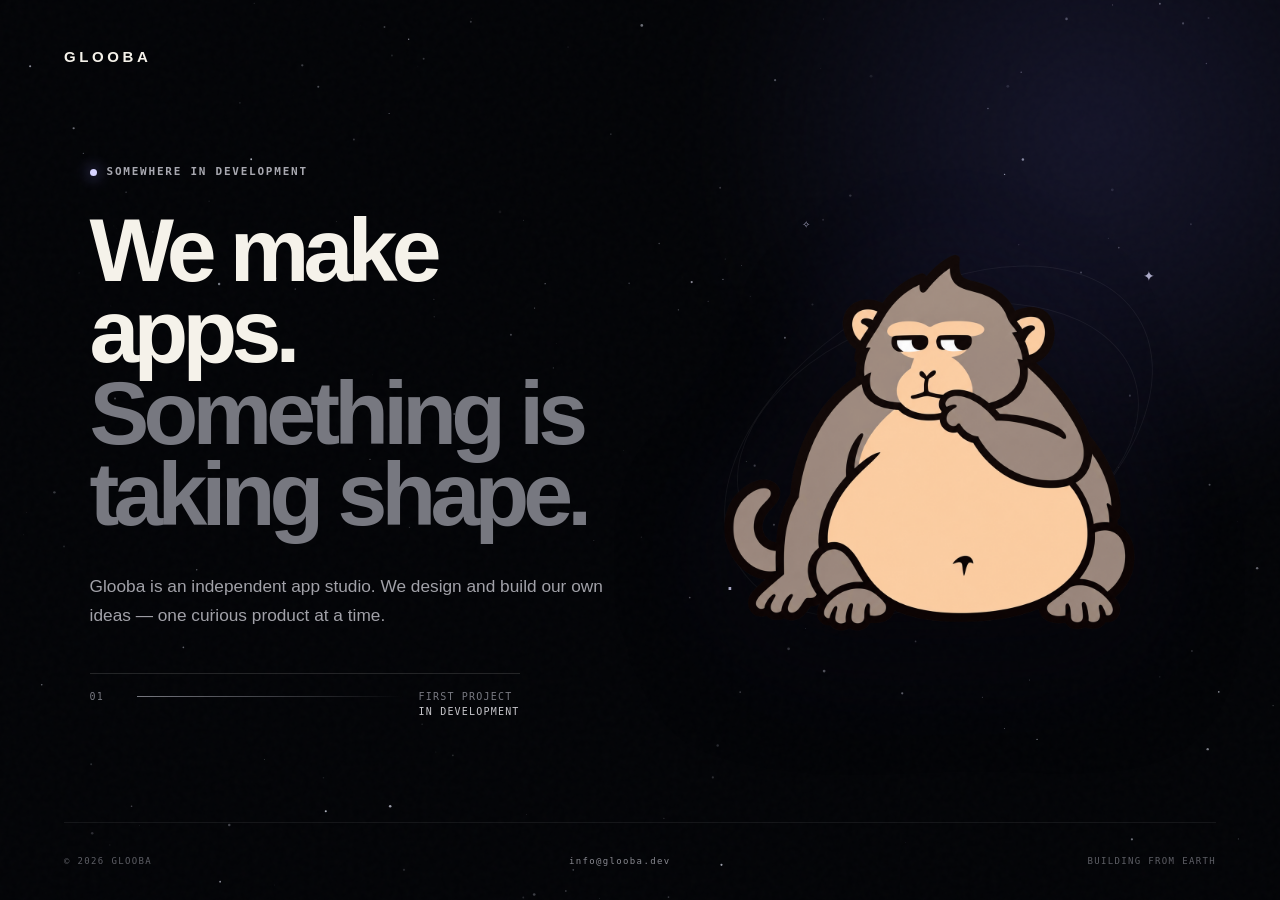
==== index.html @ 5186bdda "glooba.dev site" ====
<!doctype html>
<html lang="en">
<head>
  <meta charset="utf-8" />
  <meta name="viewport" content="width=device-width, initial-scale=1, viewport-fit=cover" />
  <meta name="theme-color" content="#030407" />
  <meta name="description" content="Glooba is an independent app studio building curious things for the internet." />
  <title>Glooba — We make apps</title>
  <link rel="stylesheet" href="styles.css" />
</head>
<body>
  <canvas id="stars" aria-hidden="true"></canvas>
  <div class="nebula" aria-hidden="true"></div>

  <header class="site-header">
    <!-- OPTION A: wordmark only. Comment this out if you prefer OPTION B. -->
    <a class="brand brand-wordmark" href="#" aria-label="Glooba home">GLOOBA</a>

    <!-- OPTION B: mascot + wordmark. Uncomment this block and comment OPTION A above. -->
    <!--
    <a class="brand brand-with-mascot" href="#" aria-label="Glooba home">
      <img src="glooba-mascot.png" alt="" />
      <span>GLOOBA</span>
    </a>
    -->
  </header>

  <main>
    <section class="hero">
      <div class="copy">
        <p class="eyebrow"><span class="pulse"></span> Somewhere in development</p>
        <h1>We make apps.<br><span>Something is taking shape.</span></h1>
        <p class="intro">Glooba is an independent app studio. We design and build our own ideas — one curious product at a time.</p>
        <div class="status"><span>01</span><div></div><p>FIRST PROJECT<br><strong>IN DEVELOPMENT</strong></p></div>
      </div>

      <div class="mascot-zone" aria-label="Mr. Glooba floating through space">
        <div class="orbit orbit-one"></div>
        <div class="orbit orbit-two"></div>
        <div class="mascot-floater" id="mascotFloater">
          <div class="mascot-tilt" id="mascotTilt">
            <img src="glooba-mascot.png" alt="Mr. Glooba, the Glooba mascot" draggable="false" />
          </div>
        </div>
        <span class="tiny-star s1">✦</span><span class="tiny-star s2">·</span><span class="tiny-star s3">✧</span>
      </div>
    </section>
  </main>

  <footer>
    <span>© <span id="year"></span> GLOOBA</span>
    <a href="mailto:info@glooba.dev">info@glooba.dev</a>
    <span class="coordinates">BUILDING FROM EARTH</span>
  </footer>

  <script src="script.js"></script>
</body>
</html>
---- styles.css ----
:root{--bg:#030407;--text:#f5f2ea;--muted:#8b8c94;--line:rgba(255,255,255,.13);--glow:rgba(94,88,190,.2)}
*{box-sizing:border-box} html{scroll-behavior:smooth} body{margin:0;min-height:100svh;background:var(--bg);color:var(--text);font-family:Inter,ui-sans-serif,-apple-system,BlinkMacSystemFont,"Segoe UI",sans-serif;overflow-x:hidden}
body:after{content:"";position:fixed;inset:0;pointer-events:none;opacity:.035;background-image:url("data:image/svg+xml,%3Csvg viewBox='0 0 180 180' xmlns='http://www.w3.org/2000/svg'%3E%3Cfilter id='n'%3E%3CfeTurbulence type='fractalNoise' baseFrequency='.8' numOctaves='3' stitchTiles='stitch'/%3E%3C/filter%3E%3Crect width='100%25' height='100%25' filter='url(%23n)' opacity='.6'/%3E%3C/svg%3E")}
#stars{position:fixed;inset:0;width:100%;height:100%;z-index:0}.nebula{position:fixed;width:65vw;height:65vw;right:-18vw;top:-22vw;background:radial-gradient(circle,var(--glow),transparent 66%);filter:blur(35px);pointer-events:none;z-index:0}
.site-header,main,footer{position:relative;z-index:1}.site-header{height:112px;display:flex;align-items:center;padding:0 clamp(24px,5vw,76px)}
.brand{color:var(--text);text-decoration:none;font-weight:800;letter-spacing:.24em;font-size:15px}.brand-with-mascot{display:flex;align-items:center;gap:12px}.brand-with-mascot img{width:40px;height:40px;object-fit:contain}.brand-with-mascot span{transform:translateY(1px)}
.hero{min-height:calc(100svh - 190px);display:grid;grid-template-columns:minmax(0,1.05fr) minmax(360px,.95fr);align-items:center;gap:3vw;padding:20px clamp(24px,7vw,110px) 70px;max-width:1600px;margin:auto}.copy{max-width:740px}.eyebrow{font:600 11px/1.4 ui-monospace,SFMono-Regular,Menlo,monospace;letter-spacing:.16em;text-transform:uppercase;color:#a8a8b0;display:flex;align-items:center;gap:10px;margin:0 0 30px}.pulse{width:7px;height:7px;border-radius:50%;background:#d7d4ff;box-shadow:0 0 15px #938cff;animation:pulse 2.4s infinite}
h1{font-size:clamp(52px,7vw,108px);line-height:.91;letter-spacing:-.065em;margin:0;font-weight:720}h1 span{color:#777880}.intro{max-width:570px;color:#a1a1a8;font-size:clamp(16px,1.35vw,20px);line-height:1.7;margin:36px 0 42px}.status{width:min(430px,100%);border-top:1px solid var(--line);padding-top:15px;display:grid;grid-template-columns:32px 1fr auto;gap:15px;align-items:start;color:#777880;font:500 10px/1.55 ui-monospace,SFMono-Regular,Menlo,monospace;letter-spacing:.12em}.status>div{height:1px;background:linear-gradient(90deg,#777880,transparent);margin-top:7px}.status p{margin:0}.status strong{font-weight:500;color:#c6c5ca}
.mascot-zone{position:relative;min-height:620px;display:grid;place-items:center;perspective:1000px}.mascot-floater{width:min(37vw,520px);animation:float 7s ease-in-out infinite;will-change:transform}.mascot-tilt{transition:transform .25s ease-out;will-change:transform}.mascot-tilt img{display:block;width:100%;height:auto;filter:drop-shadow(0 32px 50px rgba(0,0,0,.55)) drop-shadow(0 0 60px rgba(123,116,255,.07));user-select:none}.orbit{position:absolute;border:1px solid rgba(255,255,255,.06);border-radius:50%;transform:rotate(-18deg);pointer-events:none}.orbit-one{width:82%;height:42%}.orbit-two{width:58%;height:76%;transform:rotate(58deg)}.tiny-star{position:absolute;color:#aaa9c6}.s1{top:22%;right:7%;font-size:14px}.s2{bottom:24%;left:8%;font-size:28px}.s3{top:14%;left:23%;font-size:10px}
footer{min-height:78px;border-top:1px solid rgba(255,255,255,.07);margin:0 clamp(24px,5vw,76px);display:flex;align-items:center;justify-content:space-between;gap:20px;color:#5e5f66;font:500 9px/1 ui-monospace,SFMono-Regular,Menlo,monospace;letter-spacing:.15em}footer a{color:#898a91;text-decoration:none;transition:color .2s}footer a:hover{color:#fff}
@keyframes float{0%,100%{transform:translate3d(0,-7px,0) rotate(-1.4deg)}50%{transform:translate3d(0,16px,0) rotate(1.4deg)}}@keyframes pulse{0%,100%{opacity:.45;transform:scale(.85)}50%{opacity:1;transform:scale(1.1)}}
@media(max-width:850px){.site-header{height:82px}.hero{grid-template-columns:1fr;min-height:auto;padding-top:42px;gap:20px}.copy{text-align:left}.mascot-zone{min-height:390px;order:-1}.mascot-floater{width:min(72vw,360px)}h1{font-size:clamp(48px,14vw,76px)}.intro{margin:28px 0 34px}.orbit-one{width:78%;height:45%}.orbit-two{width:52%;height:72%}footer{margin-top:40px;flex-wrap:wrap;padding:24px 0;line-height:1.7}.coordinates{display:none}}
@media(max-width:520px){.hero{padding-left:22px;padding-right:22px}.mascot-zone{min-height:340px}.mascot-floater{width:min(78vw,330px)}.eyebrow{margin-bottom:22px}h1{letter-spacing:-.055em}.status{grid-template-columns:26px 1fr auto;gap:10px}.site-header,footer{padding-left:22px;padding-right:22px;margin-left:0;margin-right:0}}
@media(prefers-reduced-motion:reduce){.mascot-floater,.pulse{animation:none!important}.mascot-tilt{transform:none!important}}
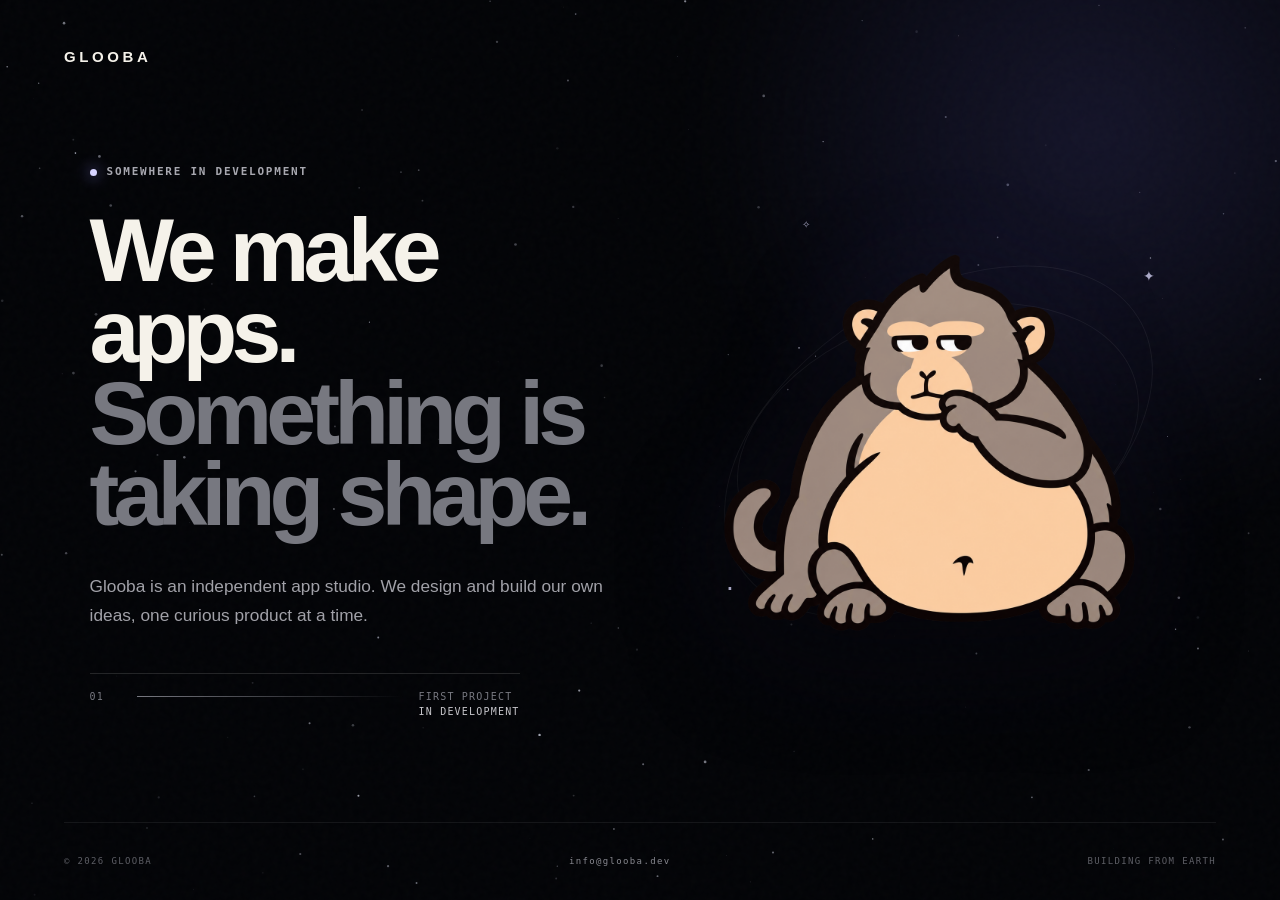
==== commit 6f4975a9: "Fix punctuation in intro paragraph Corrected punctuation in the intro paragraph." ====
--- a/index.html
+++ b/index.html
@@ -30,7 +30,7 @@
       <div class="copy">
         <p class="eyebrow"><span class="pulse"></span> Somewhere in development</p>
         <h1>We make apps.<br><span>Something is taking shape.</span></h1>
-        <p class="intro">Glooba is an independent app studio. We design and build our own ideas — one curious product at a time.</p>
+        <p class="intro">Glooba is an independent app studio. We design and build our own ideas, one curious product at a time.</p>
         <div class="status"><span>01</span><div></div><p>FIRST PROJECT<br><strong>IN DEVELOPMENT</strong></p></div>
       </div>
 
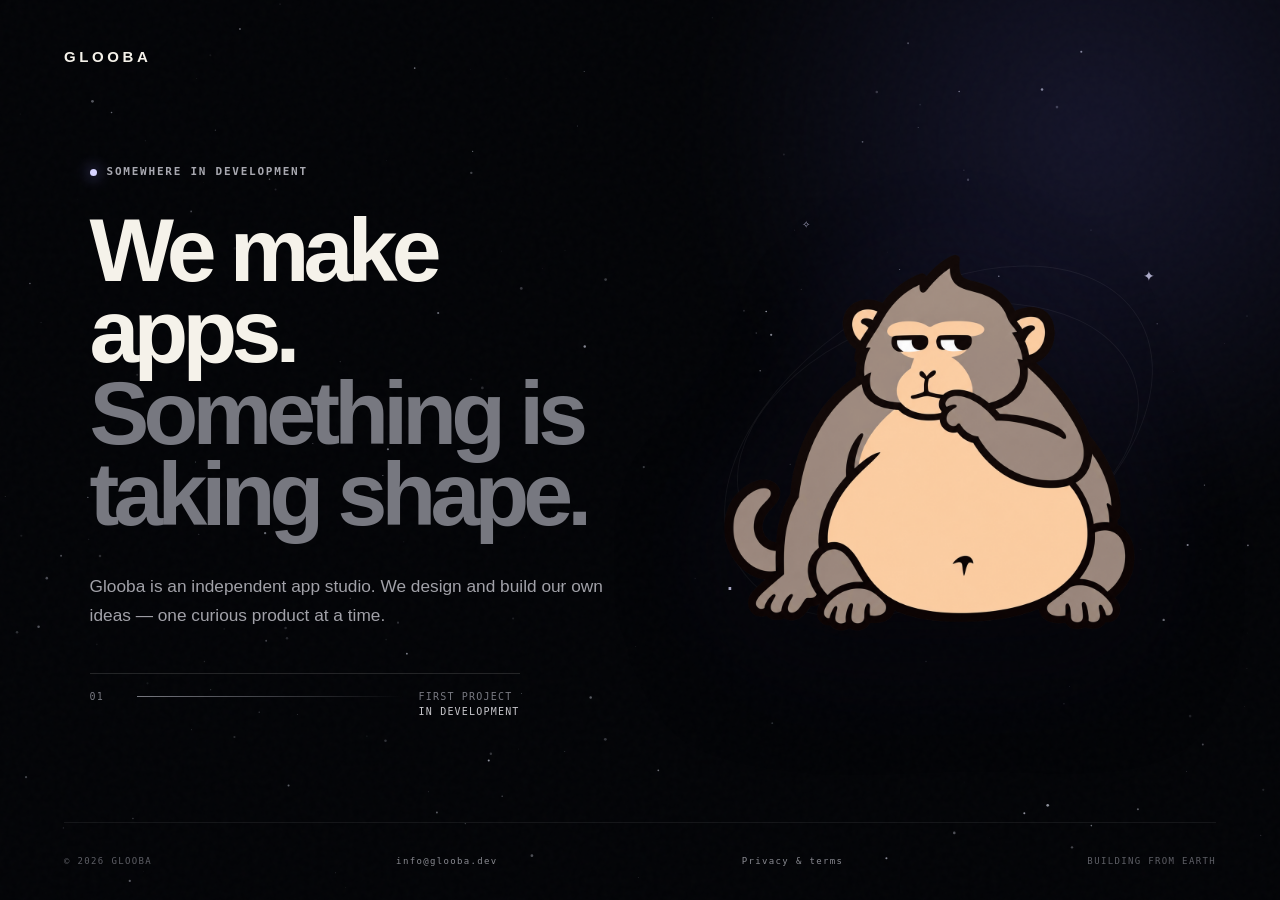
==== commit a2a80f1e: "made policy page" ====
--- a/index.html
+++ b/index.html
@@ -30,7 +30,7 @@
       <div class="copy">
         <p class="eyebrow"><span class="pulse"></span> Somewhere in development</p>
         <h1>We make apps.<br><span>Something is taking shape.</span></h1>
-        <p class="intro">Glooba is an independent app studio. We design and build our own ideas, one curious product at a time.</p>
+        <p class="intro">Glooba is an independent app studio. We design and build our own ideas — one curious product at a time.</p>
         <div class="status"><span>01</span><div></div><p>FIRST PROJECT<br><strong>IN DEVELOPMENT</strong></p></div>
       </div>
 
@@ -50,6 +50,7 @@
   <footer>
     <span>© <span id="year"></span> GLOOBA</span>
     <a href="mailto:info@glooba.dev">info@glooba.dev</a>
+    <a href="legal.html">Privacy &amp; terms</a>
     <span class="coordinates">BUILDING FROM EARTH</span>
   </footer>
 
--- a/styles.css
+++ b/styles.css
@@ -8,7 +8,9 @@
 h1{font-size:clamp(52px,7vw,108px);line-height:.91;letter-spacing:-.065em;margin:0;font-weight:720}h1 span{color:#777880}.intro{max-width:570px;color:#a1a1a8;font-size:clamp(16px,1.35vw,20px);line-height:1.7;margin:36px 0 42px}.status{width:min(430px,100%);border-top:1px solid var(--line);padding-top:15px;display:grid;grid-template-columns:32px 1fr auto;gap:15px;align-items:start;color:#777880;font:500 10px/1.55 ui-monospace,SFMono-Regular,Menlo,monospace;letter-spacing:.12em}.status>div{height:1px;background:linear-gradient(90deg,#777880,transparent);margin-top:7px}.status p{margin:0}.status strong{font-weight:500;color:#c6c5ca}
 .mascot-zone{position:relative;min-height:620px;display:grid;place-items:center;perspective:1000px}.mascot-floater{width:min(37vw,520px);animation:float 7s ease-in-out infinite;will-change:transform}.mascot-tilt{transition:transform .25s ease-out;will-change:transform}.mascot-tilt img{display:block;width:100%;height:auto;filter:drop-shadow(0 32px 50px rgba(0,0,0,.55)) drop-shadow(0 0 60px rgba(123,116,255,.07));user-select:none}.orbit{position:absolute;border:1px solid rgba(255,255,255,.06);border-radius:50%;transform:rotate(-18deg);pointer-events:none}.orbit-one{width:82%;height:42%}.orbit-two{width:58%;height:76%;transform:rotate(58deg)}.tiny-star{position:absolute;color:#aaa9c6}.s1{top:22%;right:7%;font-size:14px}.s2{bottom:24%;left:8%;font-size:28px}.s3{top:14%;left:23%;font-size:10px}
 footer{min-height:78px;border-top:1px solid rgba(255,255,255,.07);margin:0 clamp(24px,5vw,76px);display:flex;align-items:center;justify-content:space-between;gap:20px;color:#5e5f66;font:500 9px/1 ui-monospace,SFMono-Regular,Menlo,monospace;letter-spacing:.15em}footer a{color:#898a91;text-decoration:none;transition:color .2s}footer a:hover{color:#fff}
+.legal-page{overflow-x:hidden}.legal-page .site-header{justify-content:space-between}.back-link{color:#9b9ba3;text-decoration:none;font:600 10px/1 ui-monospace,SFMono-Regular,Menlo,monospace;letter-spacing:.14em;text-transform:uppercase;transition:color .2s}.back-link:hover{color:#fff}.legal-main{max-width:1220px;margin:0 auto;padding:36px clamp(24px,7vw,110px) 120px}.legal-hero{max-width:780px;padding:52px 0 96px}.legal-hero h1{font-size:clamp(54px,8vw,116px)}.legal-summary{max-width:610px;color:#a1a1a8;font-size:clamp(16px,1.35vw,20px);line-height:1.7;margin:34px 0 38px}.updated,.section-number{color:#777880;font:600 10px/1.55 ui-monospace,SFMono-Regular,Menlo,monospace;letter-spacing:.14em}.updated{margin:0}.legal-layout{display:grid;grid-template-columns:190px minmax(0,720px);gap:clamp(44px,9vw,140px);align-items:start}.legal-nav{position:sticky;top:30px;display:grid;gap:15px;padding-top:8px}.legal-nav a{color:#73747b;text-decoration:none;font:600 10px/1.3 ui-monospace,SFMono-Regular,Menlo,monospace;letter-spacing:.08em;text-transform:uppercase;transition:color .2s}.legal-nav a:hover{color:#eee}.legal-content{min-width:0}.legal-content section{border-top:1px solid var(--line);padding:26px 0 64px;scroll-margin-top:32px}.legal-content .section-number{margin:0 0 19px}.legal-content h2{margin:0 0 20px;color:#f2efe8;font-size:clamp(27px,3.2vw,42px);line-height:1.02;letter-spacing:-.045em}.legal-content p,.legal-content li{color:#a5a5ac;font-size:16px;line-height:1.75}.legal-content p{margin:0 0 18px}.legal-content a{color:#d6d3ff;text-underline-offset:3px}.legal-content ul{margin:0 0 20px;padding-left:22px}.legal-content li{padding-left:6px;margin:7px 0}.legal-content li::marker{color:#aaa5f1}
 @keyframes float{0%,100%{transform:translate3d(0,-7px,0) rotate(-1.4deg)}50%{transform:translate3d(0,16px,0) rotate(1.4deg)}}@keyframes pulse{0%,100%{opacity:.45;transform:scale(.85)}50%{opacity:1;transform:scale(1.1)}}
 @media(max-width:850px){.site-header{height:82px}.hero{grid-template-columns:1fr;min-height:auto;padding-top:42px;gap:20px}.copy{text-align:left}.mascot-zone{min-height:390px;order:-1}.mascot-floater{width:min(72vw,360px)}h1{font-size:clamp(48px,14vw,76px)}.intro{margin:28px 0 34px}.orbit-one{width:78%;height:45%}.orbit-two{width:52%;height:72%}footer{margin-top:40px;flex-wrap:wrap;padding:24px 0;line-height:1.7}.coordinates{display:none}}
+@media(max-width:850px){.legal-main{padding-top:12px;padding-bottom:70px}.legal-hero{padding:35px 0 60px}.legal-layout{grid-template-columns:1fr;gap:30px}.legal-nav{position:static;grid-template-columns:repeat(2,minmax(0,1fr));gap:13px;padding:18px 0;border-top:1px solid var(--line);border-bottom:1px solid var(--line)}.legal-content section:first-child{border-top:0}.legal-content section{padding-bottom:48px}.legal-content p,.legal-content li{font-size:15px}}
 @media(max-width:520px){.hero{padding-left:22px;padding-right:22px}.mascot-zone{min-height:340px}.mascot-floater{width:min(78vw,330px)}.eyebrow{margin-bottom:22px}h1{letter-spacing:-.055em}.status{grid-template-columns:26px 1fr auto;gap:10px}.site-header,footer{padding-left:22px;padding-right:22px;margin-left:0;margin-right:0}}
 @media(prefers-reduced-motion:reduce){.mascot-floater,.pulse{animation:none!important}.mascot-tilt{transform:none!important}}
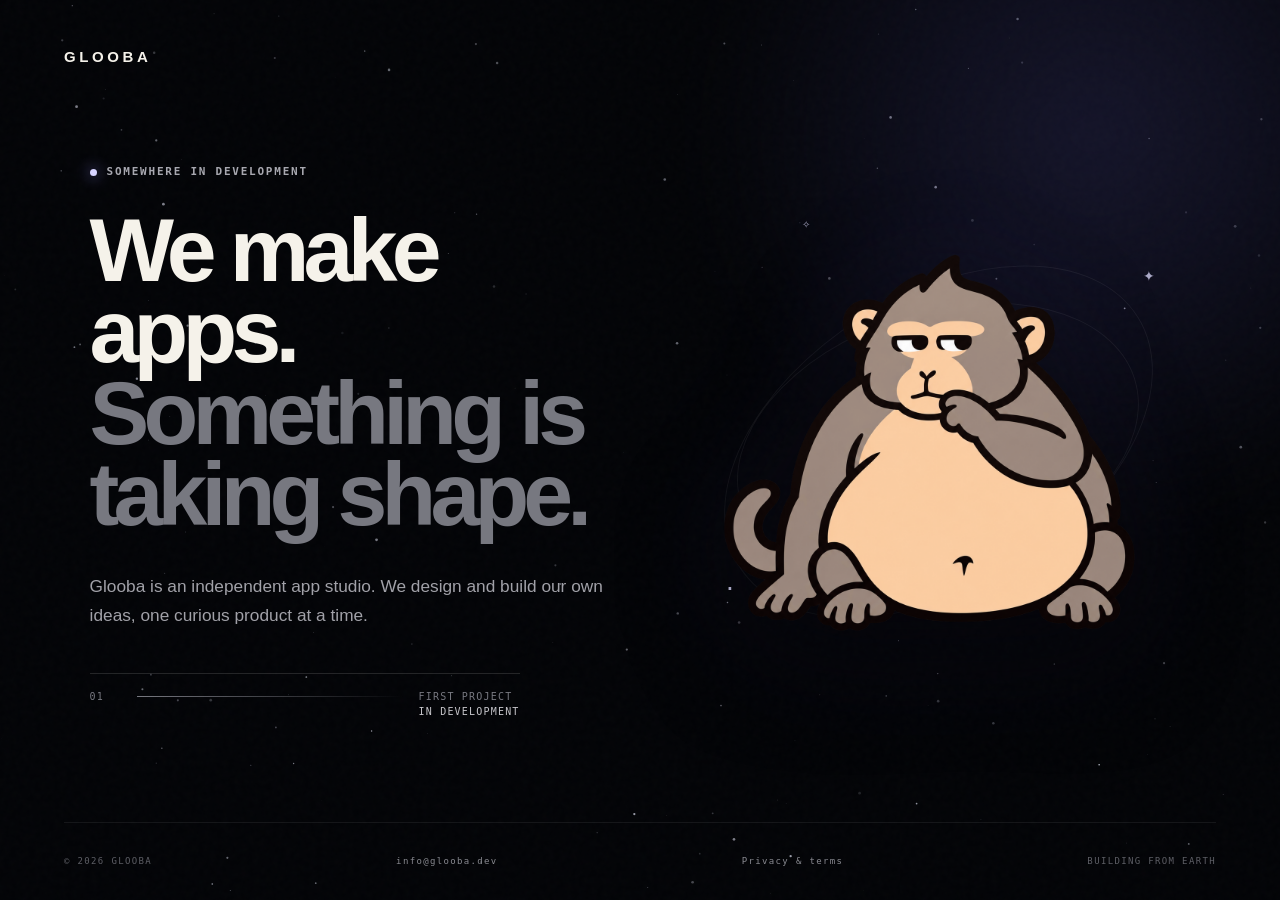
==== commit 8ee5389c: "Merge branch 'main' of github.com:Glooba-inc/Glooba" ====
--- a/index.html
+++ b/index.html
@@ -30,7 +30,7 @@
       <div class="copy">
         <p class="eyebrow"><span class="pulse"></span> Somewhere in development</p>
         <h1>We make apps.<br><span>Something is taking shape.</span></h1>
-        <p class="intro">Glooba is an independent app studio. We design and build our own ideas — one curious product at a time.</p>
+        <p class="intro">Glooba is an independent app studio. We design and build our own ideas, one curious product at a time.</p>
         <div class="status"><span>01</span><div></div><p>FIRST PROJECT<br><strong>IN DEVELOPMENT</strong></p></div>
       </div>
 
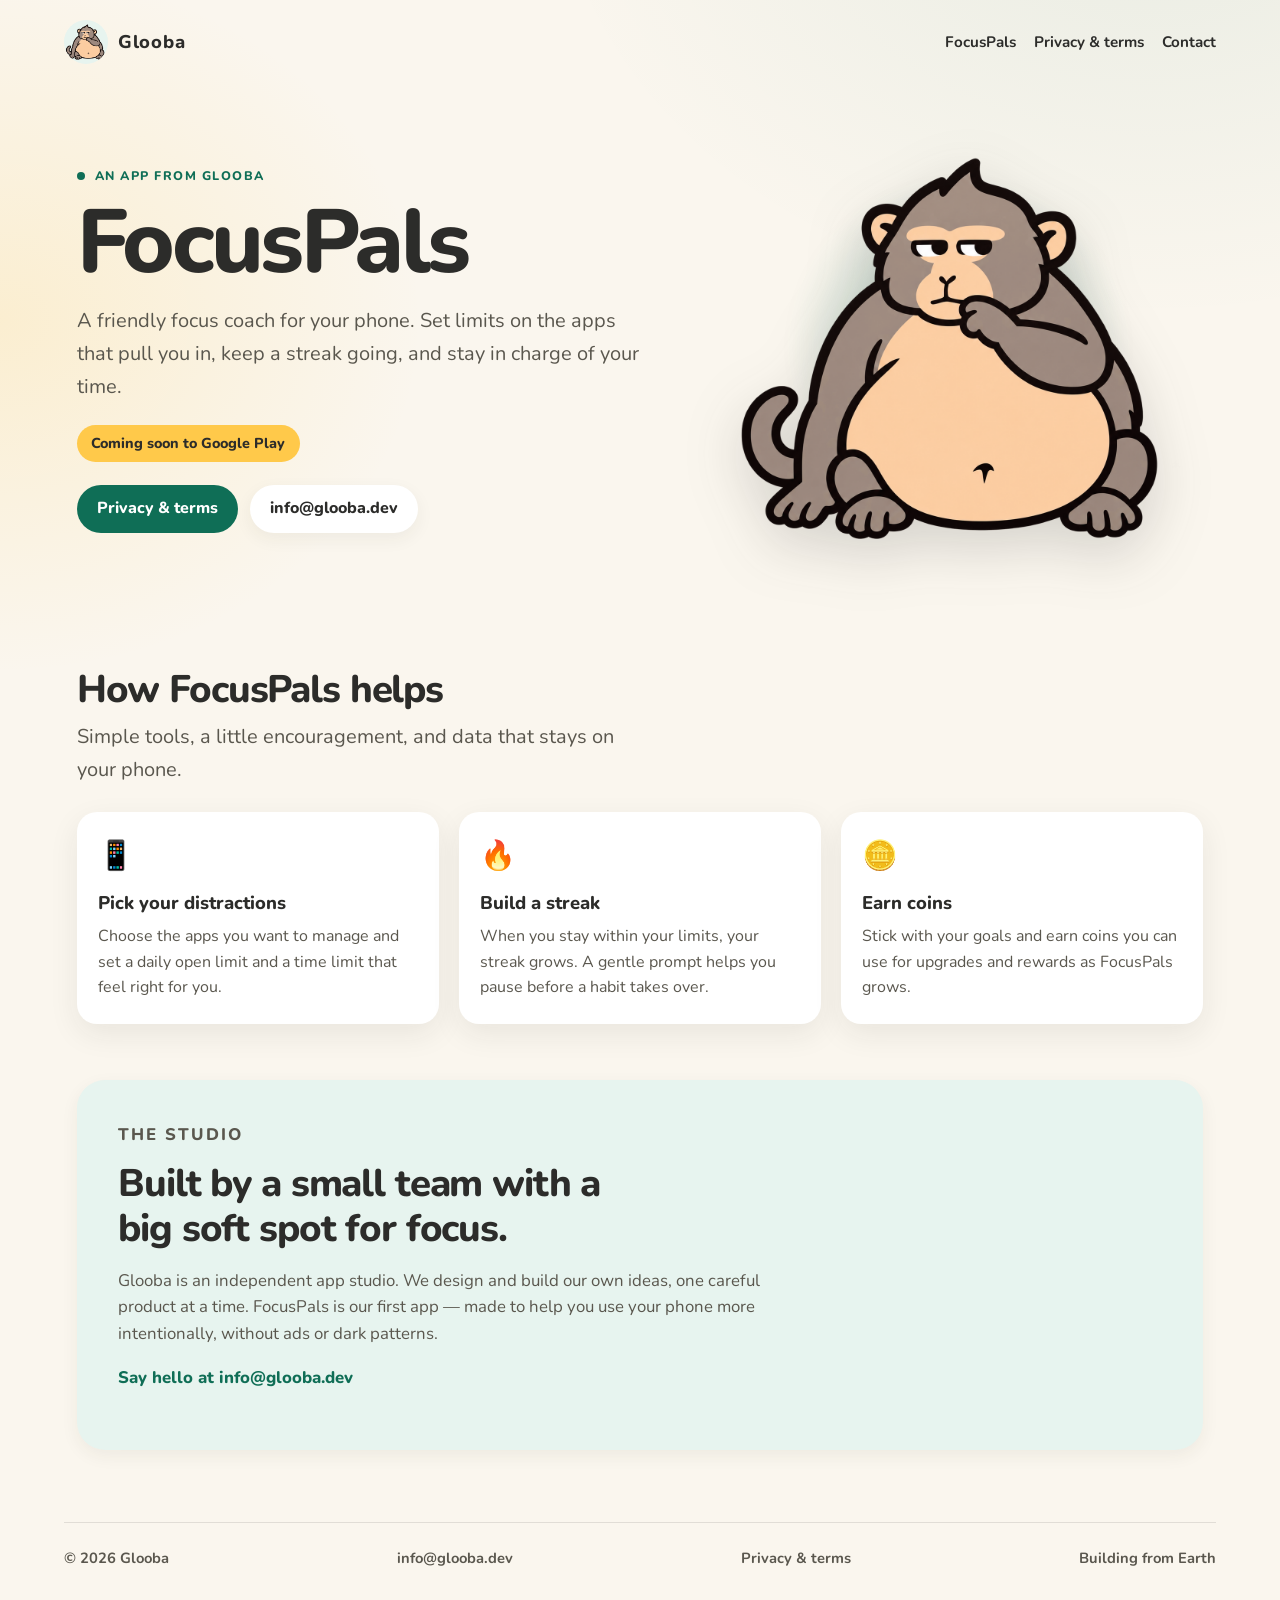
==== commit fc75fae8: "Update privacy policy for FocusPals and refresh glooba.dev look" ====
--- a/index.html
+++ b/index.html
@@ -3,55 +3,87 @@
 <head>
   <meta charset="utf-8" />
   <meta name="viewport" content="width=device-width, initial-scale=1, viewport-fit=cover" />
-  <meta name="theme-color" content="#030407" />
-  <meta name="description" content="Glooba is an independent app studio building curious things for the internet." />
-  <title>Glooba — We make apps</title>
+  <meta name="theme-color" content="#FAF6EE" />
+  <meta name="description" content="Glooba is a small app studio. FocusPals helps you stay in charge of distracting apps, with a friendly focus coach on your phone." />
+  <title>Glooba — FocusPals</title>
+  <link rel="preconnect" href="https://fonts.googleapis.com" />
+  <link rel="preconnect" href="https://fonts.gstatic.com" crossorigin />
+  <link href="https://fonts.googleapis.com/css2?family=Nunito:ital,wght@0,400;0,600;0,700;0,800;1,400&display=swap" rel="stylesheet" />
   <link rel="stylesheet" href="styles.css" />
 </head>
 <body>
-  <canvas id="stars" aria-hidden="true"></canvas>
-  <div class="nebula" aria-hidden="true"></div>
+  <a class="skip-link" href="#main">Skip to content</a>
 
   <header class="site-header">
-    <!-- OPTION A: wordmark only. Comment this out if you prefer OPTION B. -->
-    <a class="brand brand-wordmark" href="#" aria-label="Glooba home">GLOOBA</a>
-
-    <!-- OPTION B: mascot + wordmark. Uncomment this block and comment OPTION A above. -->
-    <!--
-    <a class="brand brand-with-mascot" href="#" aria-label="Glooba home">
-      <img src="glooba-mascot.png" alt="" />
-      <span>GLOOBA</span>
+    <a class="brand" href="index.html" aria-label="Glooba home">
+      <img src="glooba-mascot.png" alt="" width="48" height="48" />
+      <span>Glooba</span>
     </a>
-    -->
+    <nav class="nav" aria-label="Primary">
+      <a href="#focuspals">FocusPals</a>
+      <a href="legal.html">Privacy &amp; terms</a>
+      <a href="mailto:info@glooba.dev">Contact</a>
+    </nav>
   </header>
 
-  <main>
-    <section class="hero">
+  <main id="main">
+    <section class="hero" id="focuspals" aria-labelledby="hero-title">
       <div class="copy">
-        <p class="eyebrow"><span class="pulse"></span> Somewhere in development</p>
-        <h1>We make apps.<br><span>Something is taking shape.</span></h1>
-        <p class="intro">Glooba is an independent app studio. We design and build our own ideas, one curious product at a time.</p>
-        <div class="status"><span>01</span><div></div><p>FIRST PROJECT<br><strong>IN DEVELOPMENT</strong></p></div>
+        <p class="eyebrow"><span class="pulse" aria-hidden="true"></span> An app from Glooba</p>
+        <h1 id="hero-title">FocusPals</h1>
+        <p class="tagline">A friendly focus coach for your phone. Set limits on the apps that pull you in, keep a streak going, and stay in charge of your time.</p>
+        <p class="soon"><span class="soon-badge">Coming soon to Google Play</span></p>
+        <div class="hero-actions">
+          <a class="btn btn-primary" href="legal.html">Privacy &amp; terms</a>
+          <a class="btn btn-ghost" href="mailto:info@glooba.dev">info@glooba.dev</a>
+        </div>
       </div>
 
-      <div class="mascot-zone" aria-label="Mr. Glooba floating through space">
-        <div class="orbit orbit-one"></div>
-        <div class="orbit orbit-two"></div>
+      <div class="mascot-zone">
+        <div class="mascot-glow" aria-hidden="true"></div>
         <div class="mascot-floater" id="mascotFloater">
-          <div class="mascot-tilt" id="mascotTilt">
-            <img src="glooba-mascot.png" alt="Mr. Glooba, the Glooba mascot" draggable="false" />
-          </div>
+          <img src="glooba-mascot.png" alt="Mr. Glooba, the Glooba mascot" width="520" height="520" draggable="false" />
         </div>
-        <span class="tiny-star s1">✦</span><span class="tiny-star s2">·</span><span class="tiny-star s3">✧</span>
+      </div>
+    </section>
+
+    <section class="features" aria-labelledby="features-title">
+      <h2 id="features-title">How FocusPals helps</h2>
+      <p class="features-lead">Simple tools, a little encouragement, and data that stays on your phone.</p>
+      <ul class="feature-grid">
+        <li class="feature-card">
+          <span class="feature-emoji" aria-hidden="true">📱</span>
+          <h3>Pick your distractions</h3>
+          <p>Choose the apps you want to manage and set a daily open limit and a time limit that feel right for you.</p>
+        </li>
+        <li class="feature-card">
+          <span class="feature-emoji" aria-hidden="true">🔥</span>
+          <h3>Build a streak</h3>
+          <p>When you stay within your limits, your streak grows. A gentle prompt helps you pause before a habit takes over.</p>
+        </li>
+        <li class="feature-card">
+          <span class="feature-emoji" aria-hidden="true">🪙</span>
+          <h3>Earn coins</h3>
+          <p>Stick with your goals and earn coins you can use for upgrades and rewards as FocusPals grows.</p>
+        </li>
+      </ul>
+    </section>
+
+    <section class="studio" aria-labelledby="studio-title">
+      <div class="studio-card">
+        <p class="eyebrow">The studio</p>
+        <h2 id="studio-title">Built by a small team with a big soft spot for focus.</h2>
+        <p>Glooba is an independent app studio. We design and build our own ideas, one careful product at a time. FocusPals is our first app — made to help you use your phone more intentionally, without ads or dark patterns.</p>
+        <p><a href="mailto:info@glooba.dev">Say hello at info@glooba.dev</a></p>
       </div>
     </section>
   </main>
 
   <footer>
-    <span>© <span id="year"></span> GLOOBA</span>
+    <span>© <span id="year"></span> Glooba</span>
     <a href="mailto:info@glooba.dev">info@glooba.dev</a>
     <a href="legal.html">Privacy &amp; terms</a>
-    <span class="coordinates">BUILDING FROM EARTH</span>
+    <span class="coordinates">Building from Earth</span>
   </footer>
 
   <script src="script.js"></script>
--- a/styles.css
+++ b/styles.css
@@ -1,16 +1,446 @@
-:root{--bg:#030407;--text:#f5f2ea;--muted:#8b8c94;--line:rgba(255,255,255,.13);--glow:rgba(94,88,190,.2)}
-*{box-sizing:border-box} html{scroll-behavior:smooth} body{margin:0;min-height:100svh;background:var(--bg);color:var(--text);font-family:Inter,ui-sans-serif,-apple-system,BlinkMacSystemFont,"Segoe UI",sans-serif;overflow-x:hidden}
-body:after{content:"";position:fixed;inset:0;pointer-events:none;opacity:.035;background-image:url("data:image/svg+xml,%3Csvg viewBox='0 0 180 180' xmlns='http://www.w3.org/2000/svg'%3E%3Cfilter id='n'%3E%3CfeTurbulence type='fractalNoise' baseFrequency='.8' numOctaves='3' stitchTiles='stitch'/%3E%3C/filter%3E%3Crect width='100%25' height='100%25' filter='url(%23n)' opacity='.6'/%3E%3C/svg%3E")}
-#stars{position:fixed;inset:0;width:100%;height:100%;z-index:0}.nebula{position:fixed;width:65vw;height:65vw;right:-18vw;top:-22vw;background:radial-gradient(circle,var(--glow),transparent 66%);filter:blur(35px);pointer-events:none;z-index:0}
-.site-header,main,footer{position:relative;z-index:1}.site-header{height:112px;display:flex;align-items:center;padding:0 clamp(24px,5vw,76px)}
-.brand{color:var(--text);text-decoration:none;font-weight:800;letter-spacing:.24em;font-size:15px}.brand-with-mascot{display:flex;align-items:center;gap:12px}.brand-with-mascot img{width:40px;height:40px;object-fit:contain}.brand-with-mascot span{transform:translateY(1px)}
-.hero{min-height:calc(100svh - 190px);display:grid;grid-template-columns:minmax(0,1.05fr) minmax(360px,.95fr);align-items:center;gap:3vw;padding:20px clamp(24px,7vw,110px) 70px;max-width:1600px;margin:auto}.copy{max-width:740px}.eyebrow{font:600 11px/1.4 ui-monospace,SFMono-Regular,Menlo,monospace;letter-spacing:.16em;text-transform:uppercase;color:#a8a8b0;display:flex;align-items:center;gap:10px;margin:0 0 30px}.pulse{width:7px;height:7px;border-radius:50%;background:#d7d4ff;box-shadow:0 0 15px #938cff;animation:pulse 2.4s infinite}
-h1{font-size:clamp(52px,7vw,108px);line-height:.91;letter-spacing:-.065em;margin:0;font-weight:720}h1 span{color:#777880}.intro{max-width:570px;color:#a1a1a8;font-size:clamp(16px,1.35vw,20px);line-height:1.7;margin:36px 0 42px}.status{width:min(430px,100%);border-top:1px solid var(--line);padding-top:15px;display:grid;grid-template-columns:32px 1fr auto;gap:15px;align-items:start;color:#777880;font:500 10px/1.55 ui-monospace,SFMono-Regular,Menlo,monospace;letter-spacing:.12em}.status>div{height:1px;background:linear-gradient(90deg,#777880,transparent);margin-top:7px}.status p{margin:0}.status strong{font-weight:500;color:#c6c5ca}
-.mascot-zone{position:relative;min-height:620px;display:grid;place-items:center;perspective:1000px}.mascot-floater{width:min(37vw,520px);animation:float 7s ease-in-out infinite;will-change:transform}.mascot-tilt{transition:transform .25s ease-out;will-change:transform}.mascot-tilt img{display:block;width:100%;height:auto;filter:drop-shadow(0 32px 50px rgba(0,0,0,.55)) drop-shadow(0 0 60px rgba(123,116,255,.07));user-select:none}.orbit{position:absolute;border:1px solid rgba(255,255,255,.06);border-radius:50%;transform:rotate(-18deg);pointer-events:none}.orbit-one{width:82%;height:42%}.orbit-two{width:58%;height:76%;transform:rotate(58deg)}.tiny-star{position:absolute;color:#aaa9c6}.s1{top:22%;right:7%;font-size:14px}.s2{bottom:24%;left:8%;font-size:28px}.s3{top:14%;left:23%;font-size:10px}
-footer{min-height:78px;border-top:1px solid rgba(255,255,255,.07);margin:0 clamp(24px,5vw,76px);display:flex;align-items:center;justify-content:space-between;gap:20px;color:#5e5f66;font:500 9px/1 ui-monospace,SFMono-Regular,Menlo,monospace;letter-spacing:.15em}footer a{color:#898a91;text-decoration:none;transition:color .2s}footer a:hover{color:#fff}
-.legal-page{overflow-x:hidden}.legal-page .site-header{justify-content:space-between}.back-link{color:#9b9ba3;text-decoration:none;font:600 10px/1 ui-monospace,SFMono-Regular,Menlo,monospace;letter-spacing:.14em;text-transform:uppercase;transition:color .2s}.back-link:hover{color:#fff}.legal-main{max-width:1220px;margin:0 auto;padding:36px clamp(24px,7vw,110px) 120px}.legal-hero{max-width:780px;padding:52px 0 96px}.legal-hero h1{font-size:clamp(54px,8vw,116px)}.legal-summary{max-width:610px;color:#a1a1a8;font-size:clamp(16px,1.35vw,20px);line-height:1.7;margin:34px 0 38px}.updated,.section-number{color:#777880;font:600 10px/1.55 ui-monospace,SFMono-Regular,Menlo,monospace;letter-spacing:.14em}.updated{margin:0}.legal-layout{display:grid;grid-template-columns:190px minmax(0,720px);gap:clamp(44px,9vw,140px);align-items:start}.legal-nav{position:sticky;top:30px;display:grid;gap:15px;padding-top:8px}.legal-nav a{color:#73747b;text-decoration:none;font:600 10px/1.3 ui-monospace,SFMono-Regular,Menlo,monospace;letter-spacing:.08em;text-transform:uppercase;transition:color .2s}.legal-nav a:hover{color:#eee}.legal-content{min-width:0}.legal-content section{border-top:1px solid var(--line);padding:26px 0 64px;scroll-margin-top:32px}.legal-content .section-number{margin:0 0 19px}.legal-content h2{margin:0 0 20px;color:#f2efe8;font-size:clamp(27px,3.2vw,42px);line-height:1.02;letter-spacing:-.045em}.legal-content p,.legal-content li{color:#a5a5ac;font-size:16px;line-height:1.75}.legal-content p{margin:0 0 18px}.legal-content a{color:#d6d3ff;text-underline-offset:3px}.legal-content ul{margin:0 0 20px;padding-left:22px}.legal-content li{padding-left:6px;margin:7px 0}.legal-content li::marker{color:#aaa5f1}
-@keyframes float{0%,100%{transform:translate3d(0,-7px,0) rotate(-1.4deg)}50%{transform:translate3d(0,16px,0) rotate(1.4deg)}}@keyframes pulse{0%,100%{opacity:.45;transform:scale(.85)}50%{opacity:1;transform:scale(1.1)}}
-@media(max-width:850px){.site-header{height:82px}.hero{grid-template-columns:1fr;min-height:auto;padding-top:42px;gap:20px}.copy{text-align:left}.mascot-zone{min-height:390px;order:-1}.mascot-floater{width:min(72vw,360px)}h1{font-size:clamp(48px,14vw,76px)}.intro{margin:28px 0 34px}.orbit-one{width:78%;height:45%}.orbit-two{width:52%;height:72%}footer{margin-top:40px;flex-wrap:wrap;padding:24px 0;line-height:1.7}.coordinates{display:none}}
-@media(max-width:850px){.legal-main{padding-top:12px;padding-bottom:70px}.legal-hero{padding:35px 0 60px}.legal-layout{grid-template-columns:1fr;gap:30px}.legal-nav{position:static;grid-template-columns:repeat(2,minmax(0,1fr));gap:13px;padding:18px 0;border-top:1px solid var(--line);border-bottom:1px solid var(--line)}.legal-content section:first-child{border-top:0}.legal-content section{padding-bottom:48px}.legal-content p,.legal-content li{font-size:15px}}
-@media(max-width:520px){.hero{padding-left:22px;padding-right:22px}.mascot-zone{min-height:340px}.mascot-floater{width:min(78vw,330px)}.eyebrow{margin-bottom:22px}h1{letter-spacing:-.055em}.status{grid-template-columns:26px 1fr auto;gap:10px}.site-header,footer{padding-left:22px;padding-right:22px;margin-left:0;margin-right:0}}
-@media(prefers-reduced-motion:reduce){.mascot-floater,.pulse{animation:none!important}.mascot-tilt{transform:none!important}}
+:root {
+  --bg: #faf6ee;
+  --cream: #fff8ee;
+  --green: #0f6e56;
+  --green-hover: #0b5a46;
+  --green-soft: #e7f4ef;
+  --yellow: #ffc94a;
+  --yellow-soft: #ffe9b3;
+  --brown: #2c2c2a;
+  --muted: #5a574e;
+  --line: rgba(44, 44, 42, 0.12);
+  --card: #ffffff;
+  --shadow: 0 10px 30px rgba(44, 44, 42, 0.08);
+  --shadow-soft: 0 6px 18px rgba(44, 44, 42, 0.06);
+  --radius: 20px;
+  --font: "Nunito", ui-sans-serif, -apple-system, BlinkMacSystemFont, "Segoe UI", sans-serif;
+  --header-h: 84px;
+}
+
+*,
+*::before,
+*::after { box-sizing: border-box; }
+
+html { scroll-behavior: smooth; }
+
+body {
+  margin: 0;
+  min-height: 100svh;
+  background:
+    radial-gradient(ellipse 80% 50% at 90% -10%, rgba(15, 110, 86, 0.08), transparent 60%),
+    radial-gradient(ellipse 60% 40% at 0% 20%, rgba(255, 201, 74, 0.18), transparent 55%),
+    var(--bg);
+  color: var(--brown);
+  font-family: var(--font);
+  font-size: 1rem;
+  line-height: 1.6;
+  overflow-x: hidden;
+}
+
+img { max-width: 100%; height: auto; }
+
+a { color: var(--green); text-underline-offset: 3px; }
+a:hover { color: var(--green-hover); }
+
+.skip-link {
+  position: absolute;
+  left: 12px;
+  top: -48px;
+  z-index: 20;
+  background: var(--green);
+  color: #fff;
+  padding: 8px 14px;
+  border-radius: 999px;
+  font-weight: 700;
+  text-decoration: none;
+}
+.skip-link:focus { top: 12px; color: #fff; }
+
+.site-header,
+main,
+footer { position: relative; z-index: 1; }
+
+.site-header {
+  min-height: var(--header-h);
+  display: flex;
+  align-items: center;
+  justify-content: space-between;
+  gap: 16px;
+  padding: 12px clamp(20px, 5vw, 72px);
+}
+
+.brand {
+  display: flex;
+  align-items: center;
+  gap: 10px;
+  color: var(--brown);
+  text-decoration: none;
+  font-weight: 800;
+  letter-spacing: 0.04em;
+  font-size: 1.15rem;
+}
+.brand img {
+  width: 44px;
+  height: 44px;
+  object-fit: contain;
+  border-radius: 50%;
+  background: var(--green-soft);
+}
+.brand:hover { color: var(--green); }
+
+.nav {
+  display: flex;
+  flex-wrap: wrap;
+  justify-content: flex-end;
+  gap: 8px 18px;
+}
+.nav a {
+  color: var(--brown);
+  text-decoration: none;
+  font-weight: 700;
+  font-size: 0.95rem;
+}
+@media (max-width: 640px) {
+  .site-header {
+    flex-wrap: wrap;
+    align-items: center;
+  }
+  .nav {
+    width: 100%;
+    justify-content: flex-start;
+    gap: 8px 16px;
+  }
+  .nav a { font-size: 0.9rem; }
+}
+
+.nav a:hover { color: var(--green); }
+
+.hero {
+  display: grid;
+  gap: 28px;
+  padding: 12px clamp(20px, 6vw, 96px) 40px;
+  max-width: 1280px;
+  margin: 0 auto;
+  align-items: center;
+}
+
+.eyebrow {
+  margin: 0 0 14px;
+  display: inline-flex;
+  align-items: center;
+  gap: 10px;
+  font-weight: 800;
+  font-size: 0.78rem;
+  letter-spacing: 0.12em;
+  text-transform: uppercase;
+  color: var(--green);
+}
+
+.pulse {
+  width: 8px;
+  height: 8px;
+  border-radius: 50%;
+  background: var(--green);
+  box-shadow: 0 0 0 0 rgba(15, 110, 86, 0.5);
+  animation: pulse 2.2s ease-out infinite;
+}
+
+h1 {
+  margin: 0;
+  font-size: clamp(3rem, 10vw, 5.6rem);
+  line-height: 0.95;
+  letter-spacing: -0.04em;
+  font-weight: 800;
+  color: var(--brown);
+}
+
+.tagline,
+.intro,
+.legal-summary,
+.features-lead {
+  color: var(--muted);
+  font-size: clamp(1.05rem, 2.2vw, 1.25rem);
+  line-height: 1.65;
+}
+
+.tagline { max-width: 36rem; margin: 1.15rem 0 1.4rem; }
+
+.soon { margin: 0 0 1.4rem; }
+.soon-badge {
+  display: inline-block;
+  background: var(--yellow);
+  color: var(--brown);
+  font-weight: 800;
+  font-size: 0.9rem;
+  padding: 0.45rem 0.9rem;
+  border-radius: 999px;
+}
+
+.hero-actions {
+  display: flex;
+  flex-wrap: wrap;
+  gap: 12px;
+}
+
+.btn {
+  display: inline-flex;
+  align-items: center;
+  justify-content: center;
+  min-height: 48px;
+  padding: 0.7rem 1.25rem;
+  border-radius: 999px;
+  font-weight: 800;
+  text-decoration: none;
+  transition: transform 0.15s ease, background 0.15s ease, color 0.15s ease;
+}
+.btn:hover { transform: translateY(-1px); }
+.btn-primary {
+  background: var(--green);
+  color: #fff;
+}
+.btn-primary:hover { background: var(--green-hover); color: #fff; }
+.btn-ghost {
+  background: var(--card);
+  color: var(--brown);
+  box-shadow: var(--shadow-soft);
+}
+.btn-ghost:hover { color: var(--green); }
+
+.mascot-zone {
+  position: relative;
+  display: grid;
+  place-items: center;
+  min-height: 280px;
+  order: -1;
+}
+.mascot-glow {
+  position: absolute;
+  width: 70%;
+  height: 70%;
+  border-radius: 50%;
+  background: radial-gradient(circle, var(--yellow-soft) 0%, rgba(15, 110, 86, 0.16) 42%, transparent 70%);
+  filter: blur(8px);
+  z-index: 0;
+}
+.mascot-floater {
+  position: relative;
+  z-index: 1;
+  width: min(72vw, 340px);
+  animation: float 7s ease-in-out infinite;
+}
+.mascot-floater img {
+  display: block;
+  width: 100%;
+  filter: drop-shadow(0 18px 28px rgba(44, 44, 42, 0.18));
+  user-select: none;
+}
+
+.features {
+  padding: 24px clamp(20px, 6vw, 96px) 48px;
+  max-width: 1280px;
+  margin: 0 auto;
+}
+.features h2,
+.studio h2,
+.legal-content h2 {
+  margin: 0 0 0.5rem;
+  font-size: clamp(1.7rem, 3.4vw, 2.4rem);
+  line-height: 1.15;
+  letter-spacing: -0.03em;
+  font-weight: 800;
+}
+.features-lead { margin: 0 0 1.6rem; max-width: 36rem; }
+
+.feature-grid {
+  list-style: none;
+  margin: 0;
+  padding: 0;
+  display: grid;
+  gap: 16px;
+}
+.feature-card {
+  background: var(--card);
+  border-radius: var(--radius);
+  box-shadow: var(--shadow);
+  padding: 1.35rem 1.3rem 1.45rem;
+}
+.feature-emoji { font-size: 1.8rem; display: inline-block; margin-bottom: 0.55rem; }
+.feature-card h3 {
+  margin: 0 0 0.4rem;
+  font-size: 1.15rem;
+  font-weight: 800;
+}
+.feature-card p {
+  margin: 0;
+  color: var(--muted);
+  font-size: 1rem;
+}
+
+.studio {
+  padding: 8px clamp(20px, 6vw, 96px) 72px;
+  max-width: 1280px;
+  margin: 0 auto;
+}
+.studio-card {
+  background: var(--green-soft);
+  border-radius: 28px;
+  padding: clamp(1.5rem, 4vw, 2.6rem);
+  box-shadow: var(--shadow-soft);
+}
+.studio-card h2 { max-width: 22ch; }
+.studio-card p { color: var(--muted); font-size: 1.05rem; max-width: 42rem; }
+.studio-card a { font-weight: 800; text-decoration: none; }
+.studio-card a:hover { text-decoration: underline; }
+
+footer {
+  display: flex;
+  flex-wrap: wrap;
+  align-items: center;
+  justify-content: space-between;
+  gap: 12px 24px;
+  margin: 0 clamp(20px, 5vw, 72px);
+  padding: 24px 0 32px;
+  border-top: 1px solid var(--line);
+  color: var(--muted);
+  font-weight: 700;
+  font-size: 0.92rem;
+}
+footer a {
+  color: var(--muted);
+  text-decoration: none;
+}
+footer a:hover { color: var(--green); }
+
+/* Legal */
+.back-link {
+  color: var(--brown);
+  text-decoration: none;
+  font-weight: 800;
+  font-size: 0.95rem;
+}
+.back-link:hover { color: var(--green); }
+
+.legal-main {
+  max-width: 1220px;
+  margin: 0 auto;
+  padding: 12px clamp(20px, 6vw, 96px) 96px;
+}
+.legal-hero { max-width: 42rem; padding: 20px 0 48px; }
+.legal-hero h1 span { color: var(--green); }
+.legal-summary { margin: 1.2rem 0 1.4rem; }
+.updated {
+  margin: 0;
+  font-weight: 800;
+  font-size: 0.78rem;
+  letter-spacing: 0.12em;
+  text-transform: uppercase;
+  color: var(--green);
+}
+
+.legal-layout {
+  display: grid;
+  gap: 28px;
+  align-items: start;
+}
+.legal-nav {
+  display: grid;
+  grid-template-columns: repeat(2, minmax(0, 1fr));
+  gap: 10px 16px;
+  padding: 16px 0;
+  border-top: 1px solid var(--line);
+  border-bottom: 1px solid var(--line);
+}
+.legal-nav a {
+  color: var(--muted);
+  text-decoration: none;
+  font-weight: 800;
+  font-size: 0.85rem;
+}
+.legal-nav a:hover { color: var(--green); }
+
+.legal-content section {
+  background: var(--card);
+  border-radius: var(--radius);
+  box-shadow: var(--shadow-soft);
+  padding: 1.4rem 1.25rem 1.6rem;
+  margin-bottom: 16px;
+  scroll-margin-top: 24px;
+}
+.section-number {
+  margin: 0 0 10px;
+  font-weight: 800;
+  font-size: 0.75rem;
+  letter-spacing: 0.12em;
+  text-transform: uppercase;
+  color: var(--green);
+}
+.legal-content h2 { margin: 0 0 14px; }
+.legal-content p,
+.legal-content li {
+  color: var(--muted);
+  font-size: 1.02rem;
+  line-height: 1.7;
+}
+.legal-content p { margin: 0 0 1rem; }
+.legal-content p:last-child { margin-bottom: 0; }
+.legal-content ul { margin: 0 0 1rem; padding-left: 1.2rem; }
+.legal-content li { padding-left: 4px; margin: 6px 0; }
+.legal-content li::marker { color: var(--green); }
+.legal-content code {
+  font-family: ui-monospace, SFMono-Regular, Menlo, Consolas, monospace;
+  font-size: 0.88em;
+  background: var(--green-soft);
+  color: var(--brown);
+  padding: 0.1em 0.35em;
+  border-radius: 6px;
+}
+
+@keyframes float {
+  0%, 100% { transform: translateY(-6px); }
+  50% { transform: translateY(10px); }
+}
+@keyframes pulse {
+  0% { box-shadow: 0 0 0 0 rgba(15, 110, 86, 0.45); }
+  70% { box-shadow: 0 0 0 10px rgba(15, 110, 86, 0); }
+  100% { box-shadow: 0 0 0 0 rgba(15, 110, 86, 0); }
+}
+
+@media (min-width: 800px) {
+  .hero {
+    grid-template-columns: minmax(0, 1.1fr) minmax(280px, 0.9fr);
+    min-height: auto;
+    padding-top: 36px;
+    padding-bottom: 64px;
+    gap: 3vw;
+    padding-top: 24px;
+    padding-bottom: 56px;
+  }
+  .mascot-floater { width: min(38vw, 480px); }
+  .mascot-zone { min-height: 480px; order: 0; }
+  .feature-grid { grid-template-columns: repeat(3, minmax(0, 1fr)); gap: 20px; }
+  .legal-layout { grid-template-columns: 200px minmax(0, 720px); gap: clamp(36px, 8vw, 100px); }
+  .legal-nav {
+    position: sticky;
+    top: 24px;
+    grid-template-columns: 1fr;
+    gap: 14px;
+    padding: 8px 0 0;
+    border: 0;
+  }
+  .legal-content section { padding: 1.7rem 1.7rem 1.9rem; }
+  .legal-hero { padding: 36px 0 72px; }
+}
+
+@media (prefers-reduced-motion: reduce) {
+  html { scroll-behavior: auto; }
+  .mascot-floater,
+  .pulse { animation: none !important; }
+  .btn { transition: none; }
+}
+
+@media (prefers-contrast: more) {
+  :root { --muted: #3a3934; --line: rgba(44, 44, 42, 0.4); }
+  .feature-card,
+  .legal-content section,
+  .studio-card { outline: 2px solid var(--brown); }
+}
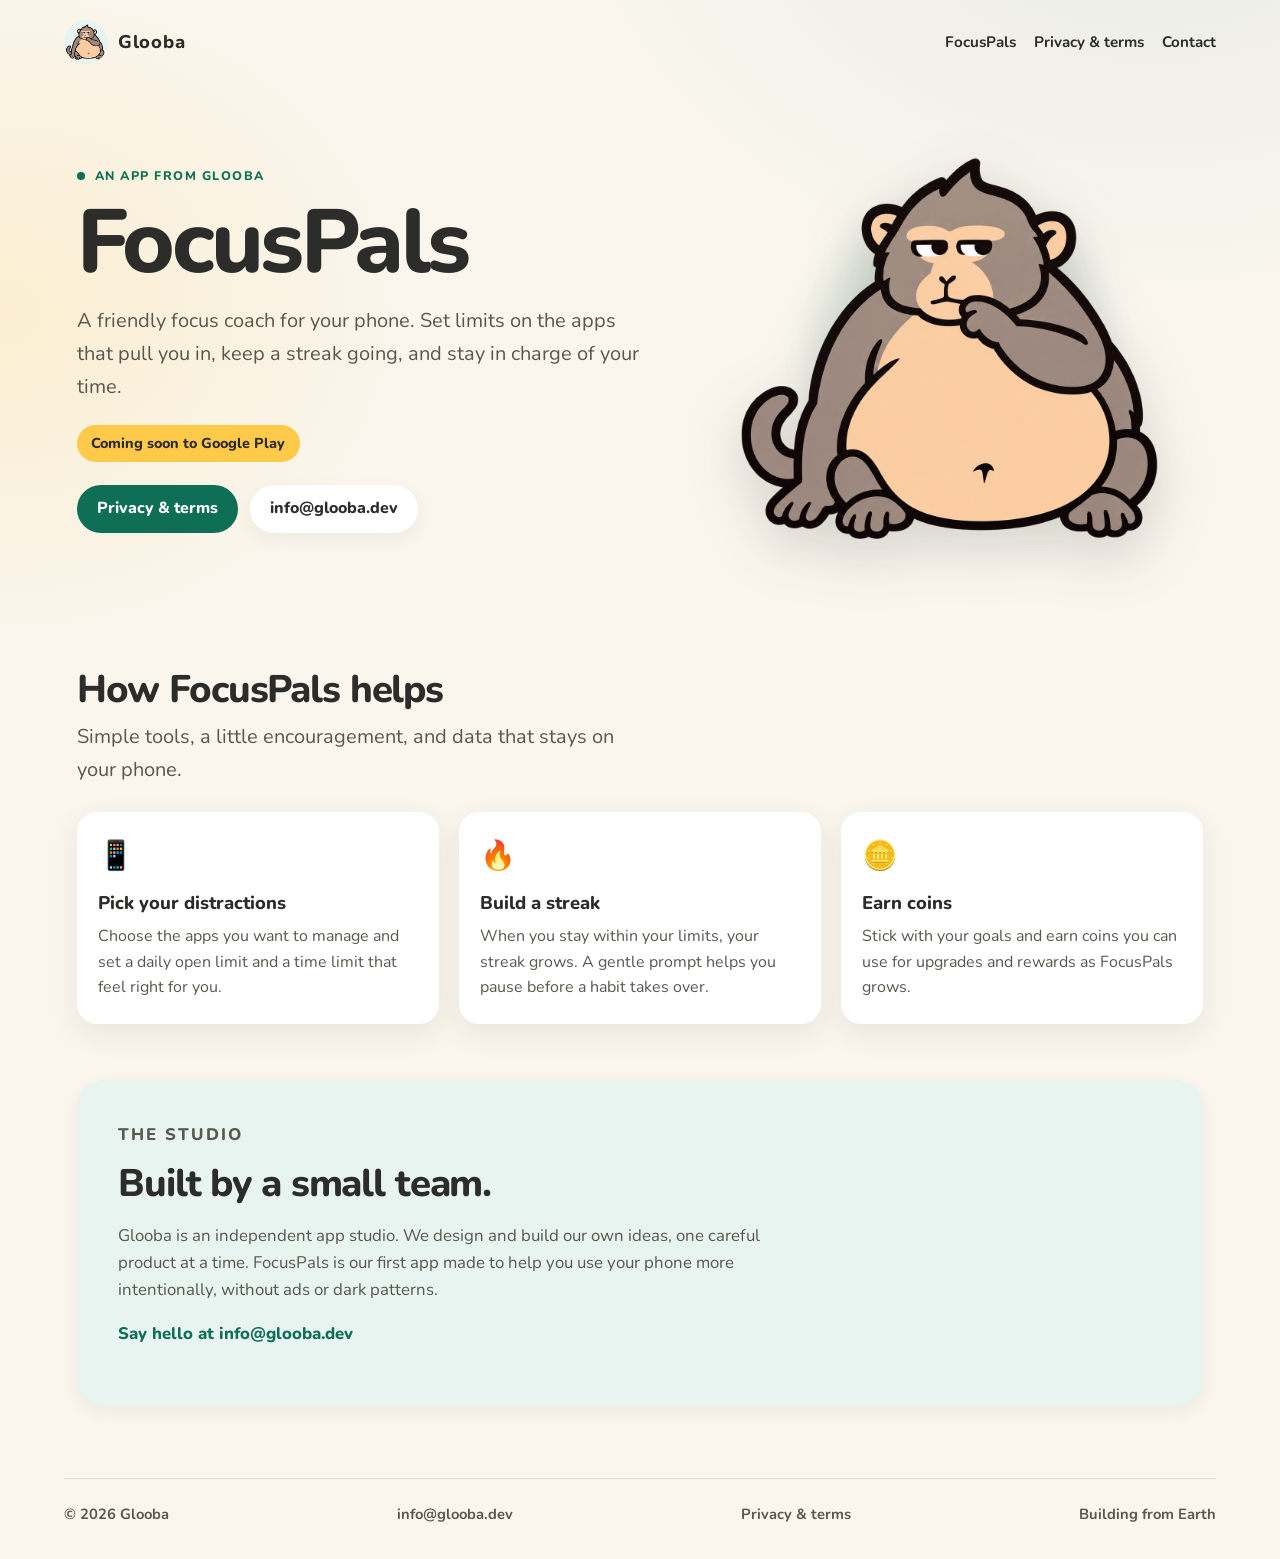
==== commit 6fc15cda: "changed some text" ====
--- a/index.html
+++ b/index.html
@@ -5,7 +5,7 @@
   <meta name="viewport" content="width=device-width, initial-scale=1, viewport-fit=cover" />
   <meta name="theme-color" content="#FAF6EE" />
   <meta name="description" content="Glooba is a small app studio. FocusPals helps you stay in charge of distracting apps, with a friendly focus coach on your phone." />
-  <title>Glooba — FocusPals</title>
+  <title>Glooba - FocusPals</title>
   <link rel="preconnect" href="https://fonts.googleapis.com" />
   <link rel="preconnect" href="https://fonts.gstatic.com" crossorigin />
   <link href="https://fonts.googleapis.com/css2?family=Nunito:ital,wght@0,400;0,600;0,700;0,800;1,400&display=swap" rel="stylesheet" />
@@ -72,8 +72,8 @@
     <section class="studio" aria-labelledby="studio-title">
       <div class="studio-card">
         <p class="eyebrow">The studio</p>
-        <h2 id="studio-title">Built by a small team with a big soft spot for focus.</h2>
-        <p>Glooba is an independent app studio. We design and build our own ideas, one careful product at a time. FocusPals is our first app — made to help you use your phone more intentionally, without ads or dark patterns.</p>
+        <h2 id="studio-title">Built by a small team.</h2>
+        <p>Glooba is an independent app studio. We design and build our own ideas, one careful product at a time. FocusPals is our first app made to help you use your phone more intentionally, without ads or dark patterns.</p>
         <p><a href="mailto:info@glooba.dev">Say hello at info@glooba.dev</a></p>
       </div>
     </section>
